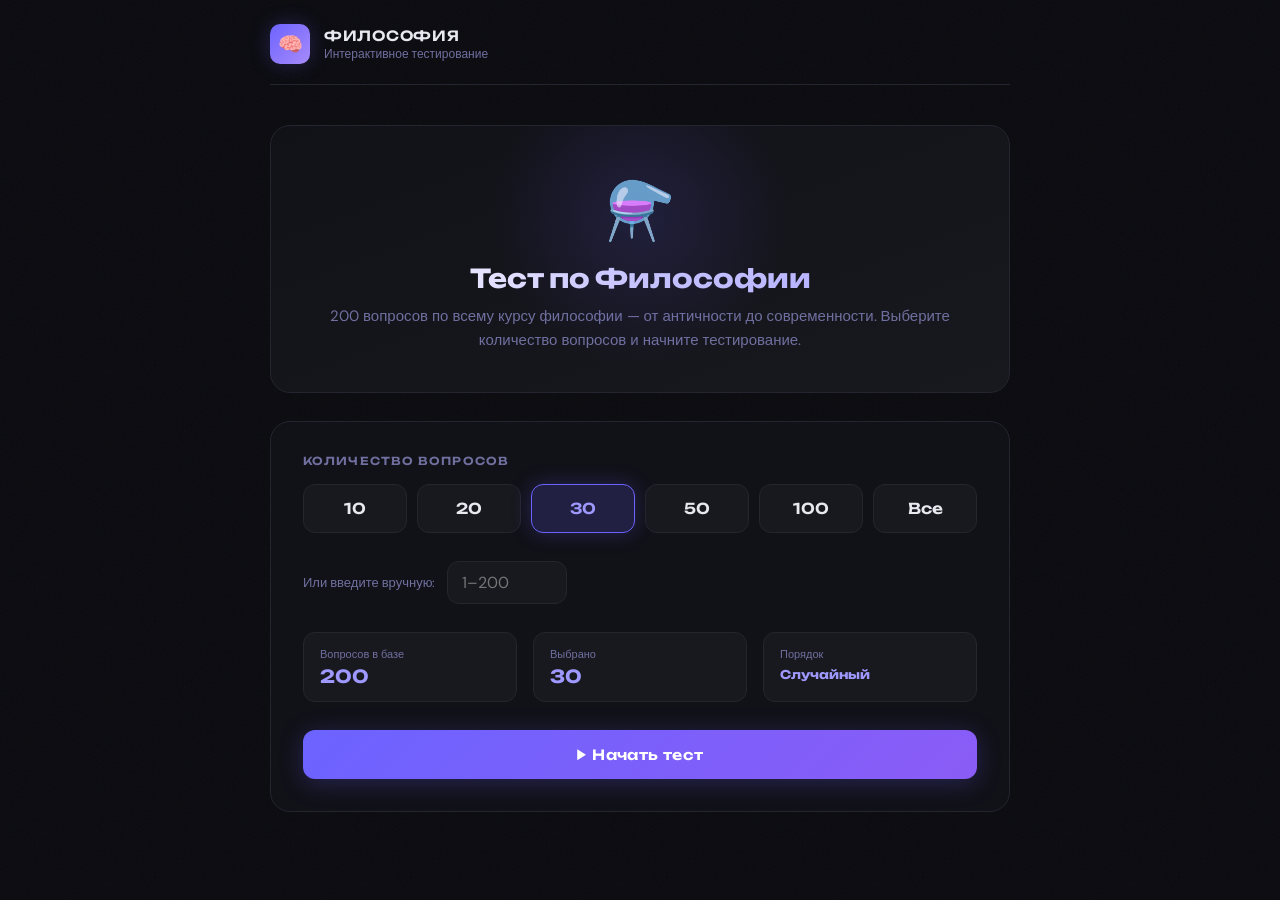
==== quiz2/index.html @ 242e0a11 "upd: added phil 2" ====
<!DOCTYPE html>
<html lang="ru">
<head>
<meta charset="UTF-8">
<meta name="viewport" content="width=device-width, initial-scale=1.0">
<title>Тест по Философии</title>
<link rel="preconnect" href="https://fonts.googleapis.com">
<link rel="preconnect" href="https://fonts.gstatic.com" crossorigin>
<link href="https://fonts.googleapis.com/css2?family=Unbounded:wght@300;400;600;700&family=DM+Sans:ital,wght@0,300;0,400;0,500;1,300&display=swap" rel="stylesheet">
<style>
  :root {
    --bg:        #0a0a0f;
    --bg2:       #111118;
    --bg3:       #18181f;
    --border:    #252530;
    --border2:   #303042;
    --text:      #e8e8f0;
    --muted:     #7070a0;
    --accent:    #6c63ff;
    --accent2:   #9f99ff;
    --correct:   #22c97c;
    --wrong:     #ff5767;
    --warn:      #ffb347;
    --glow:      rgba(108,99,255,0.25);
    --radius:    12px;
    --radius2:   20px;
  }
  *, *::before, *::after { box-sizing: border-box; margin: 0; padding: 0; }

  html { scroll-behavior: smooth; }

  body {
    font-family: 'DM Sans', sans-serif;
    background: var(--bg);
    color: var(--text);
    min-height: 100vh;
    overflow-x: hidden;
  }

  /* NOISE OVERLAY */
  body::before {
    content: '';
    position: fixed; inset: 0;
    background-image: url("data:image/svg+xml,%3Csvg viewBox='0 0 256 256' xmlns='http://www.w3.org/2000/svg'%3E%3Cfilter id='noise'%3E%3CfeTurbulence type='fractalNoise' baseFrequency='0.9' numOctaves='4' stitchTiles='stitch'/%3E%3C/filter%3E%3Crect width='100%25' height='100%25' filter='url(%23noise)' opacity='0.04'/%3E%3C/svg%3E");
    background-size: 256px;
    pointer-events: none;
    z-index: 0;
  }

  .container {
    position: relative;
    z-index: 1;
    max-width: 780px;
    margin: 0 auto;
    padding: 24px 20px 60px;
  }

  /* ─── HEADER ─── */
  .app-header {
    display: flex;
    align-items: center;
    gap: 14px;
    margin-bottom: 40px;
    padding-bottom: 20px;
    border-bottom: 1px solid var(--border);
  }
  .logo-icon {
    width: 40px; height: 40px;
    background: linear-gradient(135deg, var(--accent), #a78bfa);
    border-radius: 10px;
    display: flex; align-items: center; justify-content: center;
    font-size: 20px;
    flex-shrink: 0;
    box-shadow: 0 0 20px var(--glow);
  }
  .app-title {
    font-family: 'Unbounded', sans-serif;
    font-size: 14px;
    font-weight: 600;
    letter-spacing: 0.05em;
    color: var(--text);
  }
  .app-subtitle {
    font-size: 12px;
    color: var(--muted);
    margin-top: 2px;
  }

  /* ─── SCREENS ─── */
  .screen { display: none; animation: fadeUp 0.4s ease; }
  .screen.active { display: block; }

  @keyframes fadeUp {
    from { opacity: 0; transform: translateY(16px); }
    to   { opacity: 1; transform: translateY(0); }
  }

  /* ─── SETUP SCREEN ─── */
  .setup-hero {
    text-align: center;
    padding: 48px 24px 40px;
    background: linear-gradient(160deg, var(--bg2) 0%, var(--bg3) 100%);
    border: 1px solid var(--border);
    border-radius: var(--radius2);
    margin-bottom: 28px;
    position: relative;
    overflow: hidden;
  }
  .setup-hero::before {
    content: '';
    position: absolute;
    top: -60px; left: 50%; transform: translateX(-50%);
    width: 300px; height: 300px;
    background: radial-gradient(circle, rgba(108,99,255,0.15) 0%, transparent 70%);
    pointer-events: none;
  }
  .hero-emoji { font-size: 56px; margin-bottom: 16px; display: block; }
  .hero-title {
    font-family: 'Unbounded', sans-serif;
    font-size: 26px;
    font-weight: 700;
    line-height: 1.2;
    margin-bottom: 10px;
    background: linear-gradient(135deg, #fff, var(--accent2));
    -webkit-background-clip: text;
    -webkit-text-fill-color: transparent;
    background-clip: text;
  }
  .hero-desc { color: var(--muted); font-size: 15px; line-height: 1.6; }

  .setup-card {
    background: var(--bg2);
    border: 1px solid var(--border);
    border-radius: var(--radius2);
    padding: 32px;
  }
  .setup-label {
    font-family: 'Unbounded', sans-serif;
    font-size: 11px;
    font-weight: 600;
    letter-spacing: 0.1em;
    color: var(--muted);
    text-transform: uppercase;
    margin-bottom: 16px;
  }
  .count-options {
    display: grid;
    grid-template-columns: repeat(auto-fit, minmax(80px, 1fr));
    gap: 10px;
    margin-bottom: 28px;
  }
  .count-btn {
    padding: 14px 10px;
    background: var(--bg3);
    border: 1.5px solid var(--border);
    border-radius: var(--radius);
    color: var(--text);
    font-family: 'Unbounded', sans-serif;
    font-size: 15px;
    font-weight: 600;
    cursor: pointer;
    transition: all 0.2s;
    text-align: center;
  }
  .count-btn:hover { border-color: var(--accent2); background: rgba(108,99,255,0.08); }
  .count-btn.selected {
    border-color: var(--accent);
    background: rgba(108,99,255,0.18);
    color: var(--accent2);
    box-shadow: 0 0 20px var(--glow);
  }

  .custom-count-row {
    display: flex;
    align-items: center;
    gap: 12px;
    margin-bottom: 28px;
  }
  .custom-count-row label {
    font-size: 13px;
    color: var(--muted);
    flex-shrink: 0;
  }
  .custom-input {
    flex: 1;
    background: var(--bg3);
    border: 1.5px solid var(--border);
    border-radius: var(--radius);
    color: var(--text);
    font-family: 'DM Sans', sans-serif;
    font-size: 16px;
    padding: 10px 14px;
    outline: none;
    transition: border-color 0.2s;
    max-width: 120px;
  }
  .custom-input:focus { border-color: var(--accent2); }

  .info-row {
    display: flex;
    gap: 16px;
    margin-bottom: 28px;
  }
  .info-pill {
    flex: 1;
    background: var(--bg3);
    border: 1px solid var(--border);
    border-radius: var(--radius);
    padding: 14px 16px;
    display: flex;
    flex-direction: column;
    gap: 4px;
  }
  .info-pill-label { font-size: 11px; color: var(--muted); }
  .info-pill-val {
    font-family: 'Unbounded', sans-serif;
    font-size: 18px;
    font-weight: 700;
    color: var(--accent2);
  }

  /* ─── BUTTONS ─── */
  .btn {
    display: inline-flex;
    align-items: center;
    justify-content: center;
    gap: 8px;
    padding: 14px 28px;
    border-radius: var(--radius);
    font-family: 'Unbounded', sans-serif;
    font-size: 13px;
    font-weight: 600;
    letter-spacing: 0.03em;
    cursor: pointer;
    border: none;
    transition: all 0.2s;
    white-space: nowrap;
  }
  .btn-primary {
    background: linear-gradient(135deg, var(--accent), #8b5cf6);
    color: #fff;
    width: 100%;
    padding: 16px;
    font-size: 14px;
    box-shadow: 0 4px 24px var(--glow);
  }
  .btn-primary:hover { opacity: 0.9; transform: translateY(-1px); box-shadow: 0 8px 32px var(--glow); }
  .btn-primary:active { transform: translateY(0); }
  .btn-secondary {
    background: var(--bg3);
    color: var(--text);
    border: 1.5px solid var(--border);
  }
  .btn-secondary:hover { border-color: var(--border2); background: var(--border); }
  .btn-danger {
    background: rgba(255,87,103,0.12);
    color: var(--wrong);
    border: 1.5px solid rgba(255,87,103,0.25);
  }
  .btn-danger:hover { background: rgba(255,87,103,0.2); }

  /* ─── QUIZ SCREEN ─── */
  .quiz-topbar {
    display: flex;
    align-items: center;
    justify-content: space-between;
    gap: 16px;
    margin-bottom: 20px;
  }
  .progress-wrap { flex: 1; }
  .progress-label {
    font-family: 'Unbounded', sans-serif;
    font-size: 11px;
    color: var(--muted);
    margin-bottom: 6px;
    display: flex;
    justify-content: space-between;
  }
  .progress-bar {
    height: 4px;
    background: var(--border);
    border-radius: 99px;
    overflow: hidden;
  }
  .progress-fill {
    height: 100%;
    background: linear-gradient(90deg, var(--accent), var(--accent2));
    border-radius: 99px;
    transition: width 0.4s ease;
  }

  .timer-wrap {
    display: flex;
    align-items: center;
    gap: 8px;
    background: var(--bg2);
    border: 1px solid var(--border);
    border-radius: var(--radius);
    padding: 8px 14px;
    flex-shrink: 0;
  }
  .timer-icon { font-size: 14px; }
  .timer-display {
    font-family: 'Unbounded', sans-serif;
    font-size: 14px;
    font-weight: 600;
    color: var(--accent2);
    min-width: 52px;
  }

  .question-card {
    background: var(--bg2);
    border: 1px solid var(--border);
    border-radius: var(--radius2);
    padding: 32px;
    margin-bottom: 20px;
    animation: fadeUp 0.3s ease;
  }
  .q-num {
    font-family: 'Unbounded', sans-serif;
    font-size: 11px;
    font-weight: 600;
    letter-spacing: 0.1em;
    color: var(--accent);
    text-transform: uppercase;
    margin-bottom: 14px;
  }
  .q-text {
    font-size: 17px;
    font-weight: 500;
    line-height: 1.6;
    color: var(--text);
  }

  .options-list {
    display: flex;
    flex-direction: column;
    gap: 10px;
    margin-bottom: 24px;
  }
  .option-btn {
    display: flex;
    align-items: flex-start;
    gap: 14px;
    padding: 16px 20px;
    background: var(--bg2);
    border: 1.5px solid var(--border);
    border-radius: var(--radius);
    color: var(--text);
    font-family: 'DM Sans', sans-serif;
    font-size: 15px;
    line-height: 1.5;
    cursor: pointer;
    text-align: left;
    transition: all 0.2s;
    width: 100%;
  }
  .option-btn:hover:not(.disabled) {
    border-color: var(--accent2);
    background: rgba(108,99,255,0.08);
  }
  .option-btn.disabled { cursor: default; }

  .opt-letter {
    font-family: 'Unbounded', sans-serif;
    font-size: 12px;
    font-weight: 700;
    color: var(--muted);
    flex-shrink: 0;
    margin-top: 1px;
    min-width: 20px;
  }
  .option-btn.correct {
    border-color: var(--correct);
    background: rgba(34,201,124,0.1);
  }
  .option-btn.correct .opt-letter { color: var(--correct); }
  .option-btn.wrong {
    border-color: var(--wrong);
    background: rgba(255,87,103,0.1);
  }
  .option-btn.wrong .opt-letter { color: var(--wrong); }
  .option-btn.reveal-correct {
    border-color: rgba(34,201,124,0.4);
    background: rgba(34,201,124,0.05);
  }
  .option-btn.reveal-correct .opt-letter { color: rgba(34,201,124,0.7); }

  .feedback-badge {
    display: inline-flex;
    align-items: center;
    gap: 6px;
    padding: 6px 12px;
    border-radius: 99px;
    font-family: 'Unbounded', sans-serif;
    font-size: 11px;
    font-weight: 600;
    letter-spacing: 0.05em;
    margin-bottom: 20px;
    animation: pop 0.25s ease;
  }
  .feedback-badge.correct-fb { background: rgba(34,201,124,0.15); color: var(--correct); border: 1px solid rgba(34,201,124,0.3); }
  .feedback-badge.wrong-fb { background: rgba(255,87,103,0.15); color: var(--wrong); border: 1px solid rgba(255,87,103,0.3); }

  @keyframes pop {
    0% { transform: scale(0.8); opacity: 0; }
    60% { transform: scale(1.05); }
    100% { transform: scale(1); opacity: 1; }
  }

  .nav-row {
    display: flex;
    gap: 10px;
    align-items: center;
    justify-content: space-between;
  }
  .nav-left { display: flex; gap: 10px; }
  .nav-right { display: flex; gap: 10px; }

  .score-mini {
    display: flex;
    align-items: center;
    gap: 6px;
    font-family: 'Unbounded', sans-serif;
    font-size: 12px;
    color: var(--muted);
  }
  .score-mini .s-correct { color: var(--correct); font-weight: 700; }
  .score-mini .s-wrong { color: var(--wrong); font-weight: 700; }

  /* ─── RESULTS SCREEN ─── */
  .results-header {
    text-align: center;
    padding: 48px 24px 36px;
    background: var(--bg2);
    border: 1px solid var(--border);
    border-radius: var(--radius2);
    margin-bottom: 24px;
    position: relative;
    overflow: hidden;
  }
  .results-header::before {
    content: '';
    position: absolute;
    bottom: -80px; left: 50%; transform: translateX(-50%);
    width: 400px; height: 400px;
    background: radial-gradient(circle, rgba(108,99,255,0.12) 0%, transparent 70%);
    pointer-events: none;
  }
  .result-grade-circle {
    width: 100px; height: 100px;
    border-radius: 50%;
    border: 3px solid var(--accent);
    display: flex; align-items: center; justify-content: center;
    flex-direction: column;
    margin: 0 auto 20px;
    box-shadow: 0 0 40px var(--glow);
    position: relative;
  }
  .result-grade-pct {
    font-family: 'Unbounded', sans-serif;
    font-size: 26px;
    font-weight: 700;
    color: var(--text);
    line-height: 1;
  }
  .result-grade-label { font-size: 10px; color: var(--muted); }
  .result-title {
    font-family: 'Unbounded', sans-serif;
    font-size: 22px;
    font-weight: 700;
    margin-bottom: 8px;
  }
  .result-title.excellent { color: var(--correct); }
  .result-title.good { color: var(--accent2); }
  .result-title.fair { color: var(--warn); }
  .result-title.poor { color: var(--wrong); }

  .stats-grid {
    display: grid;
    grid-template-columns: repeat(3, 1fr);
    gap: 12px;
    margin-bottom: 24px;
  }
  .stat-card {
    background: var(--bg2);
    border: 1px solid var(--border);
    border-radius: var(--radius);
    padding: 20px 16px;
    text-align: center;
  }
  .stat-val {
    font-family: 'Unbounded', sans-serif;
    font-size: 28px;
    font-weight: 700;
    line-height: 1;
    margin-bottom: 4px;
  }
  .stat-val.green { color: var(--correct); }
  .stat-val.red { color: var(--wrong); }
  .stat-val.purple { color: var(--accent2); }
  .stat-name { font-size: 12px; color: var(--muted); }

  .results-actions {
    display: flex;
    gap: 10px;
    margin-bottom: 28px;
  }
  .results-actions .btn { flex: 1; }

  /* ─── REVIEW SECTION ─── */
  .review-toggle {
    display: flex;
    align-items: center;
    justify-content: space-between;
    background: var(--bg2);
    border: 1px solid var(--border);
    border-radius: var(--radius);
    padding: 14px 18px;
    cursor: pointer;
    transition: border-color 0.2s;
    margin-bottom: 12px;
    width: 100%;
    color: var(--text);
    font-family: 'DM Sans', sans-serif;
    font-size: 14px;
    font-weight: 500;
  }
  .review-toggle:hover { border-color: var(--border2); }
  .review-toggle-label {
    display: flex;
    align-items: center;
    gap: 8px;
  }
  .review-arrow { transition: transform 0.25s; color: var(--muted); font-size: 18px; }
  .review-arrow.open { transform: rotate(180deg); }

  .review-list { display: none; }
  .review-list.open { display: flex; flex-direction: column; gap: 10px; }

  .review-item {
    background: var(--bg2);
    border: 1px solid var(--border);
    border-radius: var(--radius);
    padding: 18px 20px;
    border-left: 3px solid transparent;
  }
  .review-item.correct-item { border-left-color: var(--correct); }
  .review-item.wrong-item { border-left-color: var(--wrong); }

  .review-q-num {
    font-family: 'Unbounded', sans-serif;
    font-size: 10px;
    color: var(--muted);
    letter-spacing: 0.1em;
    text-transform: uppercase;
    margin-bottom: 6px;
  }
  .review-q-text { font-size: 14px; color: var(--text); margin-bottom: 10px; line-height: 1.5; }
  .review-answers { display: flex; flex-direction: column; gap: 4px; }
  .review-ans { font-size: 13px; line-height: 1.4; }
  .review-ans.your-wrong { color: var(--wrong); }
  .review-ans.your-correct { color: var(--correct); }
  .review-ans.correct-ans { color: var(--correct); opacity: 0.8; }

  /* ─── MISC ─── */
  .divider { height: 1px; background: var(--border); margin: 20px 0; }

  @media (max-width: 560px) {
    .stats-grid { grid-template-columns: repeat(3, 1fr); }
    .question-card { padding: 20px; }
    .setup-card { padding: 20px; }
    .hero-title { font-size: 20px; }
    .nav-row { flex-wrap: wrap; }
    .results-actions { flex-direction: column; }
    .count-options { grid-template-columns: repeat(3, 1fr); }
  }
</style>
</head>
<body>

<div class="container">
  <header class="app-header">
    <div class="logo-icon">🧠</div>
    <div>
      <div class="app-title">ФИЛОСОФИЯ</div>
      <div class="app-subtitle">Интерактивное тестирование</div>
    </div>
  </header>

  <!-- ─── SETUP SCREEN ─── -->
  <div id="screen-setup" class="screen active">
    <div class="setup-hero">
      <span class="hero-emoji">⚗️</span>
      <div class="hero-title">Тест по Философии</div>
      <p class="hero-desc">200 вопросов по всему курсу философии — от античности до современности. Выберите количество вопросов и начните тестирование.</p>
    </div>
    <div class="setup-card">
      <div class="setup-label">Количество вопросов</div>
      <div class="count-options" id="countOptions">
        <button class="count-btn" data-val="10">10</button>
        <button class="count-btn" data-val="20">20</button>
        <button class="count-btn selected" data-val="30">30</button>
        <button class="count-btn" data-val="50">50</button>
        <button class="count-btn" data-val="100">100</button>
        <button class="count-btn" data-val="200">Все</button>
      </div>
      <div class="custom-count-row">
        <label>Или введите вручную:</label>
        <input type="number" class="custom-input" id="customCount" placeholder="1–200" min="1" max="200">
      </div>
      <div class="info-row">
        <div class="info-pill">
          <span class="info-pill-label">Вопросов в базе</span>
          <span class="info-pill-val">200</span>
        </div>
        <div class="info-pill">
          <span class="info-pill-label">Выбрано</span>
          <span class="info-pill-val" id="selectedCount">30</span>
        </div>
        <div class="info-pill">
          <span class="info-pill-label">Порядок</span>
          <span class="info-pill-val" style="font-size:12px;margin-top:2px;">Случайный</span>
        </div>
      </div>
      <button class="btn btn-primary" onclick="startQuiz()">▶ Начать тест</button>
    </div>
  </div>

  <!-- ─── QUIZ SCREEN ─── -->
  <div id="screen-quiz" class="screen">
    <div class="quiz-topbar">
      <div class="progress-wrap">
        <div class="progress-label">
          <span id="progressText">Вопрос 1 из 30</span>
          <span id="progressPct">0%</span>
        </div>
        <div class="progress-bar">
          <div class="progress-fill" id="progressFill" style="width:0%"></div>
        </div>
      </div>
      <div class="timer-wrap">
        <span class="timer-icon">⏱</span>
        <span class="timer-display" id="timerDisplay">00:00</span>
      </div>
    </div>

    <div class="question-card" id="questionCard">
      <div class="q-num" id="qNum">Вопрос 1</div>
      <div class="q-text" id="qText"></div>
    </div>

    <div id="feedbackArea"></div>

    <div class="options-list" id="optionsList"></div>

    <div class="nav-row">
      <div class="nav-left">
        <button class="btn btn-secondary" id="btnPrev" onclick="goQuestion(-1)">← Назад</button>
        <button class="btn btn-secondary" id="btnNext" onclick="goQuestion(1)">Вперёд →</button>
      </div>
      <div style="display:flex;align-items:center;gap:12px;">
        <div class="score-mini">
          ✅ <span class="s-correct" id="scoreCorrect">0</span>
          &nbsp; ❌ <span class="s-wrong" id="scoreWrong">0</span>
        </div>
        <button class="btn btn-danger" onclick="finishEarly()">Завершить</button>
      </div>
    </div>
  </div>

  <!-- ─── RESULTS SCREEN ─── -->
  <div id="screen-results" class="screen">
    <div class="results-header">
      <div class="result-grade-circle" id="gradeCircle">
        <span class="result-grade-pct" id="gradePct">0%</span>
        <span class="result-grade-label">оценка</span>
      </div>
      <div class="result-title" id="resultTitle">Результат</div>
      <div style="color:var(--muted);font-size:14px;margin-top:6px;" id="resultSub"></div>
    </div>

    <div class="stats-grid">
      <div class="stat-card">
        <div class="stat-val green" id="statCorrect">0</div>
        <div class="stat-name">Правильно</div>
      </div>
      <div class="stat-card">
        <div class="stat-val red" id="statWrong">0</div>
        <div class="stat-name">Ошибки</div>
      </div>
      <div class="stat-card">
        <div class="stat-val purple" id="statTime">0:00</div>
        <div class="stat-name">Время</div>
      </div>
    </div>

    <div class="results-actions">
      <button class="btn btn-secondary" onclick="goSetup()">⚙ Новая сессия</button>
      <button class="btn btn-primary" onclick="restartSame()">↺ Повторить</button>
    </div>

    <div class="divider"></div>

    <button class="review-toggle" onclick="toggleReview()">
      <div class="review-toggle-label">📋 Разбор ошибок</div>
      <span class="review-arrow" id="reviewArrow">▼</span>
    </button>
    <div class="review-list" id="reviewList"></div>
  </div>
</div>

<script>
// ═══════════════════════════════════════════════════════════
// DATA — 200 вопросов
// Формат: { q: "Вопрос", opts: ["A","B","C","D"], correct: 0 }
// correct — индекс правильного ответа (0=A, 1=B, 2=C, 3=D)
// ═══════════════════════════════════════════════════════════

const ALL_QUESTIONS = [
{q:"Предмет философии",opts:["всеобщие связи в системе «человек — мир»","истина и заблуждение","законы природы","добро и зло"],correct:0},
{q:"Философские вопросы выражаются в форме:",opts:["научно-теоретической","религиозной","мифологической","иррациональной"],correct:0},
{q:"Назовите мыслителя, впервые использовавшего слово «философия»:",opts:["Пифагор","Демокрит","Аристотель","Сократ"],correct:0},
{q:"Что такое мудрость?",opts:["знания, жизненный опыт","многознание","совокупность знаний","разумность, практичность"],correct:0},
{q:"Что обозначает термин «философия»?",opts:["любовь к мудрости","любовь к знанию","любовь к жизни","справедливость и счастье"],correct:0},
{q:"Первооснова мира, по Платону:",opts:["идеи или эйдос","атом","апейрон","огонь"],correct:0},
{q:"Какие принципы существования вещи выделил Аристотель?",opts:["форма, материя, причина, цель","пассивная материя","активная форма","божественный нус"],correct:0},
{q:"В современной философии внимание сконцентрировано в основном на проблематике:",opts:["антропологической","онтологической","гносеологической","космологической"],correct:0},
{q:"Исторические типы мировоззрения:",opts:["мифологическое, религиозное, философское","религиозное, научное, обыденное","обыденное, мифологическое","религиозное, обыденное, сциентистское"],correct:0},
{q:"В каком веке возникла философия в Древней Греции?",opts:["VI в. до н.э.","IV–V в. до н.э.","IV–III в. до н.э.","V в. до н.э."],correct:0},
{q:"Назовите учёного, который внёс в астрономическую науку доказательный метод, дал классификацию движения светил:",opts:["аль-Фергани","Беруни","аль-Хорезми","О. Хайям"],correct:0},
{q:"Кого из мыслителей Центральной Азии называют «Аристотелем Востока»?",opts:["аль-Фараби","Юсуф Хас Хаджиб","Ибн Сино","аль-Газали"],correct:0},
{q:"Кто обосновал идею нравственного прогресса?",opts:["Гегель","Фараби","И. Кант","Аль-Кинди"],correct:0},
{q:"Кто стоял у истоков восточного аристотелизма?",opts:["аль-Кинди","Ар-Рази","Аль-Фараби","Мервази"],correct:0},
{q:"Кому принадлежит лозунг «Сердце с богом, руки в труде»?",opts:["Бахауддин Накшбанди","Бируни","Аль-Фараби","Аль-Хорезми"],correct:0},
{q:"Кто из мыслителей Средней Азии развил учение о том, что единое бытие состоит из шести ступеней?",opts:["Фараби","Аль-Хорезми","Аль-Кинди","Ар-Рази"],correct:0},
{q:"Основатели философии в Центральной Азии:",opts:["Аль-Хорезми, Фараби, Ибн Сино, Беруни, Умар Хайям, Улугбек","Зебунисо, Увайси, Нодира","Улугбек, Нодира, Увайси","Бабур, Машраб, Гульхани"],correct:0},
{q:"В какой книге изложены ранние философские представления нашего региона?",opts:["В «Авесте»","В «Ведах»","В легендах о Гильгамеше","В «Рамаяне»"],correct:0},
{q:"Кто является автором «Калилы и Димны»?",opts:["автор не установлен","Юсуф Хос Ходжиб","Алишер Навои","Гулхани"],correct:0},
{q:"Где возникла профилософия?",opts:["в Вавилоне","в Греции","в Туране","в Китае"],correct:0},
{q:"Центральная проблема схоластики — учение о:",opts:["универсалиях","развитии","материи","идеях"],correct:0},
{q:"Реализм утверждает:",opts:["общее существует реально","является конструктом человеческого ума","реально существуют отдельные вещи","объективный мир"],correct:0},
{q:"Номинализм утверждает:",opts:["универсалии являются именами вещей, существуют в разуме","универсалии обладают самостоятельным существованием в качестве вещи","первичность материи или духа","первичность и материи и духа"],correct:0},
{q:"Назовите представителя эмпиризма Нового времени:",opts:["Ф. Бэкон","Д. Юм","Б. Спиноза","Г. Лейбниц"],correct:0},
{q:"Кто из философов был последователем рационализма Нового времени?",opts:["Р. Декарт","Дж. Локк","Дж. Беркли","Т. Гоббс"],correct:0},
{q:"Назовите философа, различавшего «вещи-в-себе» и «вещи-для-нас»:",opts:["И. Кант","Ф. Шеллинг","Л. Фейербах","И. Фихте"],correct:0},
{q:"Философская концепция панлогизма была создана:",opts:["Г. Гегелем","И. Фихте","И. Кантом","Шеллингом"],correct:0},
{q:"Кто является основоположником позитивизма?",opts:["О. Конт","Б. Рассел","К. Поппер","К. Ясперс"],correct:0},
{q:"Философское направление ХХ века, признающее индивидуальное бытие источником любых знаний и ценностей:",opts:["экзистенциализм","философия жизни","философская антропология","герменевтика"],correct:0},
{q:"Раздел философии, изучающий проблемы бытия, материи, движения:",opts:["онтология","гносеология","аксиология","праксиология"],correct:0},
{q:"Философская категория, обозначающая объективную реальность, которая даётся человеку в его ощущениях:",opts:["материя","субстанция","вещество","объективная действительность"],correct:0},
{q:"Некая первичная основа вещей, которая является их последней сущностью:",opts:["субстанция","материя","монада","апейрон"],correct:0},
{q:"Любое возможное изменение — это:",opts:["движение","рост","развитие","модификация"],correct:0},
{q:"Порядок взаиморасположения тел — это:",opts:["пространство","территория","расстояние","место"],correct:0},
{q:"Порядок сменяющих друг друга событий — это:",opts:["время","продолжительность","период","часы"],correct:0},
{q:"Назовите формы бытия:",opts:["бытие природы, бытие человека, бытие социальное, бытие духовное","индивидуальное бытие, надиндивидуальное бытие","мир вещей, виртуальное бытие","бытие информационное, актуальное бытие"],correct:0},
{q:"Учение, объясняющее мир через одну субстанцию:",opts:["монизм","материализм","дуализм","плюрализм"],correct:0},
{q:"Учение, исходящее из наличия в мире двух субстанций:",opts:["дуализм","материализм","монизм","плюрализм"],correct:0},
{q:"Назовите атрибуты материи:",opts:["вещь, свойство, отношение","предметность, неисчерпаемость","объективность, познаваемость","информативность, активность"],correct:0},
{q:"Специфическое человеческое отражение и духовное освоение действительности:",opts:["сознание","психика","душа","раздражимость"],correct:0},
{q:"Адекватное отражение объекта познающим субъектом:",opts:["истина","теория","знание","суждение"],correct:0},
{q:"Проверенный практикой и подтверждённый логикой результат процесса познания:",opts:["знание","истина","теория","гипотеза"],correct:0},
{q:"Практика — это:",opts:["предметно-чувственная деятельность","производство","труд","творчество"],correct:0},
{q:"Совокупность мыслительных и практических правил, позволяющих достичь желаемого результата:",opts:["метод","приём","методика","способ"],correct:0},
{q:"Учение о методах познания и преобразования действительности:",opts:["методология","органон","средство","эвристика"],correct:0},
{q:"Способность человека одновременно отображать явления и события о самом процессе сознания на всех его уровнях:",opts:["самосознание","самочувствие","духовность","сознательность"],correct:0},
{q:"Гносеология — это:",opts:["теория познания","учение о действительности","учение об истине","учение о знаниях"],correct:0},
{q:"Эпистемология — это:",opts:["научное познание","религиозное познание","художественное познание","ненаучное знание"],correct:0},
{q:"Полное исчерпывающее знание об объективной действительности:",opts:["абсолютная истина","аксиома","догма","объективная истина"],correct:0},
{q:"Наука о всеобщих законах развития природы, общества и мышления — это:",opts:["диалектика","кибернетика","метафизика","синергетика"],correct:0},
{q:"Объективная, существенная, необходимая, устойчивая, всеобщая связь материальных и духовных явлений — это:",opts:["закон","структура","закономерности","система"],correct:0},
{q:"Направленные, необратимые, качественные изменения — это:",opts:["развитие","модификация","трансформация","движение"],correct:0},
{q:"Категория, выражающая свойственную вещам специфическую определённость, отличающая вещи друг от друга — это:",opts:["качество","свойство","признак","количество"],correct:0},
{q:"Объективная определённость качественно однородных явлений, характеризующая их величину, продолжительность существования — это:",opts:["количество","пространство","качество","непрерывность"],correct:0},
{q:"Категория философии, определяющая границы, в которых количественные изменения не приводят к изменению качества:",opts:["мера","единство","гармония","синтез"],correct:0},
{q:"Прерывность в развитии — это:",opts:["скачок","разрушение","взрыв","революция"],correct:0},
{q:"Переход от старого качества к новому, при котором определённые стороны старого качества переходят в изменённом виде в новое качество:",opts:["отрицание","преемственность","традиция","разрушение"],correct:0},
{q:"С точки зрения какого философского метода движение понимается как пространственное перемещение объекта, и при этом объект качественно не изменяется?",opts:["метафизика","синергетика","догматизм","эклектика"],correct:0},
{q:"Предельно общее универсальное понятие, в котором представлены всеобщие связи и отношения реальности — это:",opts:["категория","субстрат","монада","атом"],correct:0},
{q:"Комплекс острейших социоприродных противоречий, затрагивающих мир в целом — это проблемы:",opts:["глобальные","планетарные","мировые","региональные"],correct:0},
{q:"Круг острых вопросов, возникающих в рамках отдельных континентов, крупных социально-экономических регионов мира:",opts:["континентальные","региональные","локальные","мировые"],correct:0},
{q:"Каковы критерии глобальных проблем?",opts:["все ответы верны","нерешённость проблем создаёт угрозу для человечества","решение проблем требует сотрудничества в мировом масштабе","затрагивают интересы всего человечества"],correct:0},
{q:"Что такое Римский клуб?",opts:["объединение учёных для рассмотрения глобальных проблем","объединение футбольных болельщиков города Рима","объединение римских политологов, борющихся с коррупцией","объединение народов Центральной Италии"],correct:0},
{q:"Чем вызван кризис современной цивилизации?",opts:["отсутствием разумной стратегии развития общества","развитием науки","дефектами социальной системы","научно-техническим прогрессом"],correct:0},
{q:"Проблемы, связанные с ростом народонаселения, впервые поставил:",opts:["Т. Мальтус","Ф. Гальтон","Ж. П. Сартр","Г. Маркузе"],correct:0},
{q:"Кто из футурологов считал, что информационное общество будет основано на всеобщих информационных связях, высокоэффективных экономических технологиях?",opts:["О. Тоффлер","Е. Масуда","Дж. Белл","Дж. Гэлбрейт"],correct:0},
{q:"Система ценностных ориентаций, в основе которой лежит сострадание и любовь к ближнему:",opts:["альтруизм","гедонизм","утилитаризм","эвдемонизм"],correct:0},
{q:"Как называется раздел философии, изучающий проблему происхождения человека?",opts:["антропология","онтология","антология","аксиология"],correct:0},
{q:"Неповторимые черты индивида:",opts:["индивидуальность","субъект","человек","личность"],correct:0},
{q:"Наивысшая степень духовного развития человека, представляющая собой устойчивую совокупность социально значимых качеств:",opts:["личность","человек","индивид","мыслитель"],correct:0},
{q:"Сфера взаимодействия природы и общества, в границах которой разумная человеческая деятельность становится главным фактором развития:",opts:["ноосфера","биосфера","литосфера","атмосфера"],correct:0},
{q:"Задача человека: всесторонне развивать все свои способности, сделать свой личный вклад в историю, в прогресс человечества:",opts:["смысл жизни","идеал","цель","эвдемонизм"],correct:0},
{q:"Процесс усвоения индивидом определённой системы знаний, норм и ценностей — это:",opts:["социализация","политизация","интеллектуализация","информатизация"],correct:0},
{q:"Формирование родовых свойств и качеств человечества — это:",opts:["филогенез","этногенез","биогенез","антропогенез"],correct:0},
{q:"Понятие, отображающее общие черты, присущие всему человеческому роду:",opts:["человек","индивид","индивидуальность","личность"],correct:0},
{q:"Что не входит в структуру личности?",opts:["агрессивная составляющая","духовная составляющая","физическая составляющая","социальная составляющая"],correct:0},
{q:"Наследственная основа организма — это:",opts:["генотип","онтогенез","фенотип","генетический потенциал"],correct:0},
{q:"Как называется наука, вырабатывающая практические рекомендации для решения глобальных проблем?",opts:["глобалистика","футурология","статистика","эврилогия"],correct:0},
{q:"Что является особенностью современного этапа исторического развития?",opts:["усиление процессов глобализации во всех общественных сферах","технологизация во всех сферах общества","локализация во всех сферах","дезинтеграция во всех сферах"],correct:0},
{q:"Наука, предлагающая прогнозы будущего:",opts:["футурология","эвристика","прогностика","глобалистика"],correct:0},
{q:"Особое предвидение, отличающееся высокой степенью научной обоснованности, объективности в исследовании общественных процессов:",opts:["прогнозирование","интуиция","предвосхищение","предсказание"],correct:0},
{q:"Методы прогнозирования:",opts:["экстраполяция, сценарий будущего","аксиоматический, системный","исторический, логический","описание, измерение"],correct:0},
{q:"Высшая форма познания, логическое отражение действительности в понятиях, суждениях, умозаключениях есть:",opts:["мышление","рассудок","методология","логика"],correct:0},
{q:"Рассуждение, построенное на подмене понятий, ложных доводах и посылках, называется:",opts:["софизм","силлогизм","сорит","умозаключение"],correct:0},
{q:"Логика как наука:",opts:["изучает законы и формы мышления","исследует способы абстрактного мышления","имеет задачей приведение в порядок мышления","вырабатывает логические категории"],correct:0},
{q:"Силлогизм — это:",opts:["форма умозаключения","логическая операция","логический приём","логическая форма"],correct:0},
{q:"Какой логический закон выражает формула «A v не-А»?",opts:["закон исключённого третьего","закон противоречия","закон тождества","закон достаточного основания"],correct:0},
{q:"Законы формальной логики — это:",opts:["законы правильного, непротиворечивого мышления","нормы правильного построения мыслей","принятые и утверждённые рамки дозволенного в мышлении","врождённые формы мышления"],correct:0},
{q:"Перечислите законы формальной логики:",opts:["закон тождества, закон непротиворечия, закон исключённого третьего, закон достаточного основания","закон отрицания отрицания, закон взаимоперехода количественных и качественных изменений","закон тождества, закон единства и борьбы противоположностей","закон исключённого третьего, закон отрицания отрицания, закон непротиворечия"],correct:0},
{q:"Какая из формул правильно выражает структуру данного суждения?",opts:["Некоторые S есть P","Это S есть P","Это S не есть P","Некоторые S не есть P"],correct:0},
{q:"Какой формально-логический закон выражен формулой: А = А?",opts:["закон тождества","закон достаточного основания","закон непротиворечия","закон исключённого третьего"],correct:0},
{q:"Какой логический закон выражает формула «A не есть не-А»?",opts:["закон противоречия","закон исключённого третьего","закон тождества","закон достаточного основания"],correct:0},
{q:"Какая из формул правильно выражает структуру суждения «Студент Петров не сдал экзамен по философии»?",opts:["Это S не есть P","Это S есть P","Все S есть P","Некоторые S не есть P"],correct:0},
{q:"Какая из формул правильно выражает структуру суждения «Никто из студентов нашей группы не имеет академической задолженности»?",opts:["Ни один S не есть P","Это S не есть P","Все S есть P","Некоторые S не есть P"],correct:0},
{q:"Процесс мысленного выделения некоторого признака явления и отвлечения его от других есть:",opts:["абстрагирование","синтез","обобщение","сравнение"],correct:0},
{q:"Что такое объём понятия?",opts:["это то множество явлений, к которому относится данное понятие","это совокупность признаков, отражающих общие свойства некоторого класса явлений","это фиксация общих признаков некоторого класса явлений","это установление сходства и различия между явлениями"],correct:0},
{q:"Логический союз «тогда и только тогда, когда» применяется для образования:",opts:["суждений эквивалентности","импликативных суждений","дизъюнктивных суждений","конъюнктивных суждений"],correct:0},
{q:"Определите вид суждения «Все адвокаты — юристы»:",opts:["простое общее утвердительное","простое частное утвердительное","простое единичное утвердительное","простое общее отрицательное"],correct:0},
{q:"Определите вид суждения «Некоторые студенты занимаются спортом»:",opts:["простое частное утвердительное","простое общее отрицательное","простое единичное утвердительное","простое общее утвердительное"],correct:0},
{q:"Определите вид суждения «Ни один человек не должен нарушать законы»:",opts:["простое общее отрицательное","простое частное отрицательное","простое единичное отрицательное","сложное общее отрицательное"],correct:0},
{q:"Определите вид суждения «Некоторые музыканты — не пианисты»:",opts:["простое частное отрицательное","простое общее отрицательное","простое единичное отрицательное","простое частное утвердительное"],correct:0},
{q:"Какой вариант содержит собирательные понятия?",opts:["хор, стая, коллектив, роща, мебель","семья, лошадь, программа, тетрадь","звезда, самолёт, бессонница, патриотизм","лес, книга, дерево, кино"],correct:0},
{q:"Какие виды доказательства вы знаете?",opts:["прямое, косвенное","апагогическое, разделительное","индуктивное, дедуктивное","простое, сложное"],correct:0},
{q:"Что такое тезис доказательства?",opts:["это положение, истинность или ложность которого надо доказать","это явление или событие, имевшее место в действительности","это положение, не требующее доказательства","это способ демонстрации"],correct:0},
{q:"Какие признаки имеет правильное мышление?",opts:["определённость, непротиворечивость, последовательность, обоснованность","ясность, правильность, истинность","абстрактность, устойчивость, убедительность","элементарность, красноречивость, надёжность"],correct:0},
{q:"Определите вариант, содержащий условное суждение:",opts:["если человек совершил преступление, то он должен быть наказан","каждый человек имеет право на труд","некоторые студенты занимаются спортом","Ташкент — столица Узбекистана"],correct:0},
{q:"Суждения, которые приводятся для опровержения или подтверждения:",opts:["аргументами","тезисами","аксиомами","демонстрацией"],correct:0},
{q:"Какой вариант состоит из отрицательных понятий?",opts:["беспорядок, беззаконие, неграмотность","учитель, несправедливость, хор","невежество, свобода, дерево","нерушимость, бесконечность, равенство"],correct:0},
{q:"Какой вариант содержит собирательные понятия?",opts:["хор, коллектив, группа, стая, мебель","роща, дуэт, диван, карандаш","семья, программа, тетрадь, лошадь","союз, гимн, новость, дом"],correct:0},
{q:"Что такое мораль?",opts:["это совокупность норм и правил поведения людей, одна из форм общественного сознания","это разнообразные настроения людей","это посланная Богом способность людей отличать хорошее от плохого","это критерий добра и зла"],correct:0},
{q:"Укажите структурные элементы морали:",opts:["моральное сознание, моральное отношение, моральное поведение","моральная оценка, моральный идеал, моральный выбор","моральные принципы и нормы","моральные переживания, моральные ценности"],correct:0},
{q:"Кто из античных мыслителей заложил основы этики?",opts:["Сократ, Аристотель, Демокрит, Эпикур","Фалес, Гераклит, Парменид, Протагор","Платон, Зенон, Анаксимен","Ксенофонт, Эмпедокл, Диоген"],correct:0},
{q:"Эвдемонизм — это этическая система, в основе которой лежит стремление к:",opts:["счастью","совершенству","богатству","наслаждению"],correct:0},
{q:"Система взглядов и поступков, в основе которой лежит стремление к пользе, называется:",opts:["утилитаризм","альтруизм","перфекционизм","гедонизм"],correct:0},
{q:"Кто считал идею гуманизма одним из самых больших заблуждений человечества, формой идолопоклонства?",opts:["Н. Бердяев","В. Соловьёв","Гегель","И. Кант"],correct:0},
{q:"Категория для обозначения сложного механизма внутренней нравственной регуляции поведения людей — это:",opts:["совесть","справедливость","достоинство","долг"],correct:0},
{q:"Какая организация играет важную роль в деле воспитания молодёжи?",opts:["махалля","политические партии","ННО","средства массовой информации"],correct:0},
{q:"Слово «мораль» происходит от латинского mores, что означает:",opts:["обычаи, нравы","традиции, ритуалы","воспитание","характер, природа"],correct:0},
{q:"Перечислите основные категории этики:",opts:["добро и зло, честь, достоинство, долг, совесть, смысл жизни, любовь","добро и зло, верность, гуманизм, любовь","преданность, честь, принципиальность, трудолюбие","справедливость, долг, счастье, смысл жизни"],correct:0},
{q:"Центральная категория эстетики — это:",opts:["прекрасное","возвышенное","красота","героическое"],correct:0},
{q:"Кто ввёл в научный оборот термин «эстетика»?",opts:["А. Баумгартен","Лонгин","Платон","И. Кант"],correct:0},
{q:"Какая категория эстетики непосредственно связана с категорией возвышенного?",opts:["героическое","сатирическое","прекрасное","комическое"],correct:0},
{q:"Черно-белый жанр изобразительного искусства, основанный на линиях и штриховке — это:",opts:["графика","миниатюра","живопись","плакат"],correct:0},
{q:"Вид искусства, связанный с бытом людей — это:",opts:["декоративно-прикладное искусство","авангардное искусство","монументальное искусство","классическое"],correct:0},
{q:"Кому принадлежит идея: «В человеке всё должно быть прекрасным — и одежда, и душа, и лицо, и мысли»?",opts:["А.П. Чехов","Л.Н. Толстой","А.С. Пушкин","Ф.М. Достоевский"],correct:0},
{q:"В каком жанре выполнены работы Камолиддина Бехзода, прозванного Рафаэлем Востока?",opts:["в жанре миниатюры","в жанре портрета","в жанре натюрморта","в жанре панорамы"],correct:0},
{q:"Перечислите выдающихся представителей искусства эпохи Возрождения:",opts:["Шекспир, Да Винчи, Микеланджело, Рембрандт, Рафаэль","Софокл, Аристофан, Корнелий","К. Моне, Ван Гог, В. Гюго, Гейне","Роден, Гоген, А. Дюма, Э. Золя, Мольер, Бетховен"],correct:0},
{q:"Какой вид художественной литературы передаёт внутренний эмоциональный настрой, переживания и настроение личности?",opts:["лирика","эпос","драма","фантастика"],correct:0},
{q:"Какое свойство искусства является основным?",opts:["изобразительность","выразительность","идейность","зрелищность"],correct:0},
{q:"Укажите правильную последовательность стадий развития системы:",opts:["соединение элементов в систему, возрастание возможностей, сокращение возможностей, распадение системы","сокращение возможностей, распадение системы, возрастание возможностей, соединение элементов","соединение элементов, сокращение возможностей, распадение системы, возрастание возможностей","сокращение возможностей, соединение элементов, распадение системы, возрастание возможностей"],correct:0},
{q:"К явлениям применимо:",opts:["описание","объяснение","анализ","обобщение"],correct:0},
{q:"Найдите верное определение свойства:",opts:["это способность объекта при взаимодействии с другими объектами порождать в них изменения и изменяться самому под их воздействием","последовательное изменение явления","внутренняя сторона, основание определённости","это внутреннее общее, относительно устойчивое, познаваемое мышлением основание явлений"],correct:0},
{q:"Мера осуществимости некоторой возможности есть:",opts:["вероятность","действительность","случайность","реальность"],correct:0},
{q:"Укажите правильную последовательность стадий развития:",opts:["возникновение, восходящая ветвь, нисходящая ветвь, исчезновение","восходящая ветвь, нисходящая ветвь, исчезновение, возникновение","нисходящая ветвь, исчезновение, возникновение, восходящая ветвь","возникновение, исчезновение, восходящая ветвь, нисходящая ветвь"],correct:3},
{q:"Что такое развитие?",opts:["это необратимое качественное изменение действительности","это восхождение от простого к сложному","это закономерное изменение","это всякое изменение"],correct:0},
{q:"Центральным понятием диалектики является:",opts:["развитие","прогресс","изменение","повторение"],correct:0},
{q:"Суть этого метода состоит в смешении различных зачастую противоположных точек зрения, что мешает выделить главные. Укажите этот метод:",opts:["эклектика","метафизика","догматизм","софистика"],correct:0},
{q:"Онтология Демокрита строится на принципе:",opts:["мир состоит из невидимых, неделимых частиц — атомов","первоэлементом мира является апейрон","любая вещь мира есть соединение материи и формы","первоэлементом мира является число"],correct:0},
{q:"Число в пифагорейской школе — это:",opts:["первоначало мира, тождественное вещи","абстракция","творение бога","психическая иллюзия"],correct:0},
{q:"Позднейший автор писал об этом философе: «Всё из воды, говорил он, и в воду всё разлагается»:",opts:["Фалес","Анаксимен","Эмпедокл","Платон"],correct:0},
{q:"Этот античный мыслитель является основоположником атомизма:",opts:["Демокрит","Анаксимен","Аристотель","Платон"],correct:0},
{q:"Фрагмент «Всё течёт, всё изменяется» выражает суть:",opts:["диалектических мыслей Гераклита","логики Аристотеля","метафизической концепции Парменида","критической позиции скептиков"],correct:0},
{q:"Этот философ считал «человека мерой всех вещей»:",opts:["Протагор","Эпикур","Сократ","Ксенофан"],correct:0},
{q:"Функцией философии, которая способствует формированию целостной картины мира, является:",opts:["мировоззренческая","гносеологическая","аксиологическая","критическая"],correct:0},
{q:"Функция философии, объясняющая общественное бытие и способствующая его материальному и духовному изменению — это:",opts:["социальная","мифологическая","политологическая","гносеологическая"],correct:0},
{q:"На что опирается философия?",opts:["на разум и объективные знания","на знания авторитетных источников","на эмпирические данные","на жизненный опыт людей"],correct:0},
{q:"Специфика философских вопросов заключается в том, что они являются:",opts:["вечными","древними","конкретными","косвенными"],correct:0},
{q:"Кому принадлежит высказывание: «Я утверждаю, что никаких вещей не существует. Есть только моё сознание с присущими ему ощущениями»?",opts:["субъективному идеалисту","объективному идеалисту","дуалисту","агностику"],correct:0},
{q:"Функция философии, которая способствует выработке методов познания окружающей действительности, называется:",opts:["методологической","гуманистической","практической","прогностической"],correct:0},
{q:"Функцией философии, которая имеет целью подвергать сомнению окружающий мир и существующее знание, является:",opts:["критическая","эстетическая","методологическая","мировоззренческая"],correct:0},
{q:"Совокупность принципов, убеждений, определяющих направление деятельности и отношение к действительности — это:",opts:["мировоззрение","наука","мифология","картина мира"],correct:0},
{q:"Что означает термин «онтология»?",opts:["учение о сущем","учение о познании","учение о человеке","учение о ценности"],correct:0},
{q:"Философское направление, выводящее всё из одного духа, объясняющее возникновение материи из духа — это:",opts:["объективный идеализм","солипсизм","субъективный идеализм","деизм"],correct:0},
{q:"Какое направление утверждает, что существует множество исходных оснований и начал бытия?",opts:["плюрализм","рационализм","идеализм","дуализм"],correct:0},
{q:"Действительность, сфокусированная в сознании субъекта — это:",opts:["субъективная реальность","реальность подсознания","абсолютная реальность","бессознательное"],correct:0},
{q:"Действительность, существующая вне человеческого сознания, называется:",opts:["объективной реальностью","интерсубъективной реальностью","субъективной реальностью","абсолютной реальностью"],correct:0},
{q:"Совокупность объективной и субъективной реальности, материального и духовного, прошлого и будущего, жизни и смерти:",opts:["бытие","материя","субстанция","сущность"],correct:0},
{q:"Философия природы, умозрительное истолкование природы, рассматриваемое в её целостности — это:",opts:["натурфилософия","физика","антропология","натурализм"],correct:0},
{q:"Одна из высших форм существования материи, закономерно возникающая при определённых условиях; способ существования живых организмов и систем:",opts:["жизнь","вторая природа","ноосфера","ойкумена"],correct:0},
{q:"Какой ответ на вопрос о том, что является источником познания, даёт рационалист?",opts:["разум","вера","интуиция","подсознание"],correct:0},
{q:"Образ ранее воспринимаемого предмета или явления, а также образ, созданный воображением:",opts:["представление","фантазия","мечта","иллюзия"],correct:0},
{q:"Согласие с каким утверждением означает агностицизм?",opts:["сущность вещей принципиально непознаваема","каждая вещь обладает противоположными качествами","человек есть мера всех вещей","только опыт даёт истинное знание"],correct:0},
{q:"Что не относится к чувственным формам познания?",opts:["понятие","ощущение","восприятие","представление"],correct:0},
{q:"Отражение объективной действительности в сознании человека в процессе его деятельности называется:",opts:["познание","фантазия","исследование","теория"],correct:0},
{q:"Частичное, неполное знание об объекте — это:",opts:["относительная истина","гипотеза","субъективная истина","абсолютная истина"],correct:0},
{q:"Какой из перечисленных методов не является эмпирическим?",opts:["абстрагирование","наблюдение","моделирование","шкалирование"],correct:0},
{q:"Что не относится к формам научного познания?",opts:["мнение","закон","теория","теорема"],correct:0},
{q:"Согласно М. Хайдеггеру и Ж.П. Сартру, бытие, направленное к ничто, и сознающее свою конечность — это:",opts:["экзистенция","мышление","переживание","движение материи"],correct:0},
{q:"Фундаментальной характеристикой человеческого существования в экзистенциализме является:",opts:["свобода","вера","совесть","разум"],correct:0},
{q:"Согласно психоанализу, культура человечества строится на:",opts:["сублимации первичных комплексов","снижении тревожности индивида","уменьшении чувства вины человека","стремлении к труду"],correct:0},
{q:"Согласно учению З. Фрейда жизнь в целом и большинство конкретных поступков человека определяется:",opts:["бессознательным","разумом","рассудком","опытом"],correct:0},
{q:"В философии А. Бергсона жизнь понимается как:",opts:["изменчивый, творческий поток сознания","процесс рационального, логического познания","система ощущений и чувств","совокупность животных и растительных форм"],correct:0},
{q:"Представителем «философии жизни» является:",opts:["Ницше","Гегель","Шеллинг","Фихте"],correct:0},
{q:"По К. Марксу, в основе развития общества лежит развитие:",opts:["производительных сил","мирового исторического процесса","взаимодействия бога и природы","взаимодействия бога и человека"],correct:0},
{q:"Помимо явлений Кант выделяет:",opts:["«мир вещей в себе»","«мир чувств в себе»","«мир идей в себе»","«бога в себе»"],correct:0},
{q:"В философском творчестве И. Канта выделяются периоды:",opts:["докритический и критический","логический и онтологический","рациональный и иррациональный","метафизический и диалектический"],correct:0},
{q:"В системе Гегеля мировое развитие есть:",opts:["развитие духа (абсолютной идеи)","воплощение божественного замысла","процесс самоорганизации материи","Гегель отрицал развитие"],correct:0},
{q:"Тип мировоззрения, согласно которому человек есть центр и высшая цель мироздания — это:",opts:["антропоцентризм","теоцентризм","гуманизм","натуроцентризм"],correct:0},
{q:"Уподобление человеку, наделение человеческими свойствами предметов, явлений живой природы называется:",opts:["антропоморфизм","теоцентризм","натурализм","конструктивизм"],correct:0},
{q:"Учение о человеке — это:",opts:["антропология","онтология","социология","антропософия"],correct:0},
{q:"Что означает понятие «Ли» в философии Конфуция?",opts:["правило","достоинство","мудрость","добродетель"],correct:0},
{q:"Какое понятие обозначало в даосизме основной закон бытия, вечное изменение мира?",opts:["Дао","увэй","джэнь","сяо"],correct:0},
{q:"В зороастризме противопоставляются добро и зло, жизнь и смерть, ад и рай, свет и тьма. Что отражено в таких представлениях?",opts:["дуализм","монизм","плюрализм","синкретизм"],correct:0},
{q:"Исходной формой и первоисточником культуры является:",opts:["человеческий труд","интеллектуальная деятельность","природный инстинкт","творчество"],correct:0},
{q:"Материальная культура — это:",opts:["вся совокупность материальных благ, средства производства","совокупность всех знаний, все формы мышления","вся сфера мировоззрения","предметы, хранящиеся в музеях"],correct:0},
{q:"Сознательный выбор личностью ценностей называется:",opts:["ценностной ориентацией","системой ценностей","культурным кодом","культурными универсалиями"],correct:0},
{q:"Всё, чем обладает человек, чем он отличается от животных, является:",opts:["результатом его жизни в обществе","генетической предрасположенностью","результатом его самообразования","результатом естественного отбора"],correct:0},
];

// ═══════════════════════════════════════════════════════════
// STATE
// ═══════════════════════════════════════════════════════════
let selectedCount = 30;
let session = [];          // shuffled indices
let current = 0;           // current question index in session
let answers = {};          // {sessionIdx: chosenOptIdx or null}
let answered = {};         // {sessionIdx: true if answered}
let correctCount = 0;
let wrongCount  = 0;
let timerSec = 0;
let timerInterval = null;
let finalTime = 0;

// ─── SETUP ───
document.querySelectorAll('.count-btn').forEach(btn => {
  btn.addEventListener('click', () => {
    document.querySelectorAll('.count-btn').forEach(b => b.classList.remove('selected'));
    btn.classList.add('selected');
    const v = parseInt(btn.dataset.val);
    selectedCount = v;
    document.getElementById('selectedCount').textContent = v;
    document.getElementById('customCount').value = '';
  });
});

document.getElementById('customCount').addEventListener('input', function() {
  let v = parseInt(this.value);
  if (isNaN(v) || v < 1) v = 1;
  if (v > 200) v = 200;
  selectedCount = v;
  document.getElementById('selectedCount').textContent = v;
  document.querySelectorAll('.count-btn').forEach(b => b.classList.remove('selected'));
});

function startQuiz() {
  // Build shuffled session
  const indices = Array.from({length: ALL_QUESTIONS.length}, (_, i) => i);
  shuffle(indices);
  session = indices.slice(0, Math.min(selectedCount, ALL_QUESTIONS.length));
  current = 0;
  answers = {};
  answered = {};
  correctCount = 0;
  wrongCount = 0;
  timerSec = 0;

  showScreen('quiz');
  renderQuestion();
  startTimer();
}

function showScreen(id) {
  document.querySelectorAll('.screen').forEach(s => s.classList.remove('active'));
  document.getElementById('screen-' + id).classList.add('active');
}

// ─── TIMER ───
function startTimer() {
  clearInterval(timerInterval);
  timerSec = 0;
  timerInterval = setInterval(() => {
    timerSec++;
    document.getElementById('timerDisplay').textContent = formatTime(timerSec);
  }, 1000);
}

function stopTimer() {
  clearInterval(timerInterval);
  finalTime = timerSec;
}

function formatTime(s) {
  const m = Math.floor(s / 60);
  const sec = s % 60;
  return String(m).padStart(2,'0') + ':' + String(sec).padStart(2,'0');
}

// ─── RENDER QUESTION ───
function renderQuestion() {
  const total = session.length;
  const qi = session[current];
  const qData = ALL_QUESTIONS[qi];
  const answered_this = answered[current];

  // Progress
  const done = Object.keys(answered).length;
  const pct = Math.round((done / total) * 100);
  document.getElementById('progressText').textContent = `Вопрос ${current + 1} из ${total}`;
  document.getElementById('progressPct').textContent = pct + '%';
  document.getElementById('progressFill').style.width = pct + '%';

  document.getElementById('qNum').textContent = `Вопрос ${current + 1}`;
  document.getElementById('qText').textContent = qData.q;

  // Score
  document.getElementById('scoreCorrect').textContent = correctCount;
  document.getElementById('scoreWrong').textContent = wrongCount;

  // Feedback
  const fbArea = document.getElementById('feedbackArea');
  if (answered_this) {
    const chosen = answers[current];
    const isCorrect = chosen === qData.correct;
    fbArea.innerHTML = `<div class="feedback-badge ${isCorrect ? 'correct-fb' : 'wrong-fb'}">
      ${isCorrect ? '✅ Правильно!' : '❌ Неверно'}
    </div>`;
  } else {
    fbArea.innerHTML = '';
  }

  // Options
  const list = document.getElementById('optionsList');
  list.innerHTML = '';
  const labels = ['А', 'Б', 'В', 'Г'];
  qData.opts.forEach((opt, i) => {
    const btn = document.createElement('button');
    btn.className = 'option-btn';
    if (answered_this) {
      btn.classList.add('disabled');
      if (i === qData.correct) btn.classList.add('correct');
      else if (i === answers[current]) btn.classList.add('wrong');
    }
    btn.innerHTML = `<span class="opt-letter">${labels[i]}</span><span>${opt}</span>`;
    if (!answered_this) {
      btn.addEventListener('click', () => selectAnswer(i));
    }
    list.appendChild(btn);
  });

  // Nav buttons
  document.getElementById('btnPrev').disabled = current === 0;
  document.getElementById('btnNext').disabled = current === session.length - 1;
}

function selectAnswer(optIdx) {
  if (answered[current]) return;
  const qi = session[current];
  const qData = ALL_QUESTIONS[qi];

  answers[current] = optIdx;
  answered[current] = true;

  if (optIdx === qData.correct) correctCount++;
  else wrongCount++;

  renderQuestion();

  // Auto-advance after short delay if not last question
  if (current < session.length - 1) {
    setTimeout(() => { goQuestion(1); }, 900);
  }
}

function goQuestion(dir) {
  const next = current + dir;
  if (next < 0 || next >= session.length) return;
  current = next;
  renderQuestion();
}

function finishEarly() {
  if (!confirm('Завершить тест досрочно?')) return;
  finishQuiz();
}

function finishQuiz() {
  stopTimer();
  showScreen('results');
  renderResults();
}

// Check if all answered
function checkAllAnswered() {
  if (Object.keys(answered).length >= session.length) {
    setTimeout(finishQuiz, 600);
  }
}

// Modified selectAnswer to check completion
const origSelectAnswer = selectAnswer;
function selectAnswer(optIdx) {
  if (answered[current]) return;
  const qi = session[current];
  const qData = ALL_QUESTIONS[qi];
  answers[current] = optIdx;
  answered[current] = true;
  if (optIdx === qData.correct) correctCount++;
  else wrongCount++;
  renderQuestion();
  if (Object.keys(answered).length >= session.length) {
    setTimeout(finishQuiz, 1200);
  } else if (current < session.length - 1) {
    setTimeout(() => { goQuestion(1); }, 900);
  }
}

// ─── RESULTS ───
function renderResults() {
  const total = session.length;
  const pct = Math.round((correctCount / total) * 100);
  const skipped = total - Object.keys(answered).length;

  document.getElementById('gradePct').textContent = pct + '%';
  document.getElementById('statCorrect').textContent = correctCount;
  document.getElementById('statWrong').textContent = wrongCount + (skipped > 0 ? ` (+${skipped} пропущено)` : '');
  document.getElementById('statTime').textContent = formatTime(finalTime);

  // Grade
  let gradeClass, gradeText, gradeSub;
  if (pct >= 90)      { gradeClass = 'excellent'; gradeText = '🎉 Отлично!';       gradeSub = 'Превосходный результат!'; }
  else if (pct >= 70) { gradeClass = 'good';      gradeText = '👍 Хорошо';          gradeSub = 'Хороший результат!'; }
  else if (pct >= 50) { gradeClass = 'fair';      gradeText = '😐 Удовлетворительно'; gradeSub = 'Есть над чем работать.'; }
  else                { gradeClass = 'poor';      gradeText = '😞 Нужно повторить'; gradeSub = 'Изучите материал ещё раз.'; }

  const titleEl = document.getElementById('resultTitle');
  titleEl.textContent = gradeText;
  titleEl.className = 'result-title ' + gradeClass;
  document.getElementById('resultSub').textContent = gradeSub;

  // Circle color
  const circle = document.getElementById('gradeCircle');
  const colors = { excellent: '#22c97c', good: '#9f99ff', fair: '#ffb347', poor: '#ff5767' };
  circle.style.borderColor = colors[gradeClass];
  circle.style.boxShadow = `0 0 40px ${colors[gradeClass]}44`;

  // Review — only wrong answers
  buildReview();
}

function buildReview() {
  const list = document.getElementById('reviewList');
  list.innerHTML = '';
  const labels = ['А', 'Б', 'В', 'Г'];

  let count = 0;
  for (let i = 0; i < session.length; i++) {
    const qi = session[i];
    const qData = ALL_QUESTIONS[qi];
    const chosen = answers[i];
    if (chosen === undefined || chosen === qData.correct) continue;
    count++;

    const item = document.createElement('div');
    item.className = 'review-item wrong-item';
    item.innerHTML = `
      <div class="review-q-num">Вопрос ${i + 1} из сессии</div>
      <div class="review-q-text">${qData.q}</div>
      <div class="review-answers">
        <div class="review-ans your-wrong">✗ Ваш ответ: ${labels[chosen]}. ${qData.opts[chosen]}</div>
        <div class="review-ans correct-ans">✓ Правильно: ${labels[qData.correct]}. ${qData.opts[qData.correct]}</div>
      </div>
    `;
    list.appendChild(item);
  }

  if (count === 0) {
    list.innerHTML = '<div style="text-align:center;color:var(--correct);padding:20px;font-family:Unbounded,sans-serif;font-size:13px;">🎉 Все ответы правильные!</div>';
  }

  const btn = document.querySelector('.review-toggle');
  btn.querySelector('.review-toggle-label').textContent = `📋 Разбор ошибок (${count})`;
}

function toggleReview() {
  const list = document.getElementById('reviewList');
  const arrow = document.getElementById('reviewArrow');
  list.classList.toggle('open');
  arrow.classList.toggle('open');
}

function goSetup() {
  stopTimer();
  showScreen('setup');
}

function restartSame() {
  startQuiz();
}

// ─── UTILITY ───
function shuffle(arr) {
  for (let i = arr.length - 1; i > 0; i--) {
    const j = Math.floor(Math.random() * (i + 1));
    [arr[i], arr[j]] = [arr[j], arr[i]];
  }
  return arr;
}
</script>
</body>
</html>
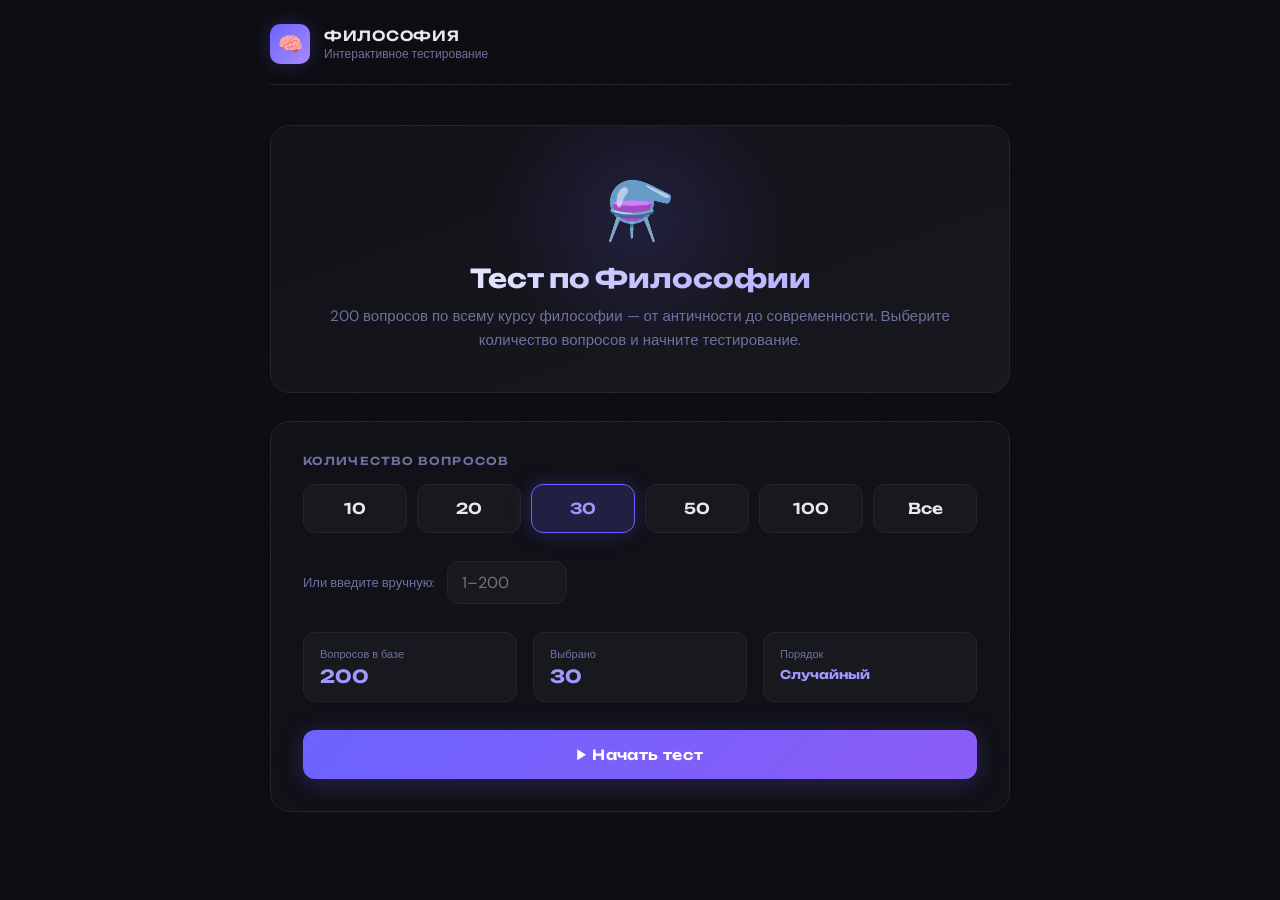
==== commit 68fed0d6: "upd: улучшена обработка ответов и порядок опций в тесте по философии" ====
--- a/quiz2/index.html
+++ b/quiz2/index.html
@@ -913,8 +913,9 @@
 let selectedCount = 30;
 let session = [];          // shuffled indices
 let current = 0;           // current question index in session
-let answers = {};          // {sessionIdx: chosenOptIdx or null}
+let answers = {};          // {sessionIdx: original chosenOptIdx or null}
 let answered = {};         // {sessionIdx: true if answered}
+let optionOrders = {};     // {sessionIdx: [{text, originalIndex}]}
 let correctCount = 0;
 let wrongCount  = 0;
 let timerSec = 0;
@@ -950,6 +951,7 @@
   current = 0;
   answers = {};
   answered = {};
+  optionOrders = {};
   correctCount = 0;
   wrongCount = 0;
   timerSec = 0;
@@ -991,6 +993,7 @@
   const qi = session[current];
   const qData = ALL_QUESTIONS[qi];
   const answered_this = answered[current];
+  const options = getOptionOrder(current, qData);
 
   // Progress
   const done = Object.keys(answered).length;
@@ -1022,17 +1025,17 @@
   const list = document.getElementById('optionsList');
   list.innerHTML = '';
   const labels = ['А', 'Б', 'В', 'Г'];
-  qData.opts.forEach((opt, i) => {
+  options.forEach((opt, i) => {
     const btn = document.createElement('button');
     btn.className = 'option-btn';
     if (answered_this) {
       btn.classList.add('disabled');
-      if (i === qData.correct) btn.classList.add('correct');
-      else if (i === answers[current]) btn.classList.add('wrong');
+      if (opt.originalIndex === qData.correct) btn.classList.add('correct');
+      else if (opt.originalIndex === answers[current]) btn.classList.add('wrong');
     }
-    btn.innerHTML = `<span class="opt-letter">${labels[i]}</span><span>${opt}</span>`;
+    btn.innerHTML = `<span class="opt-letter">${labels[i]}</span><span>${opt.text}</span>`;
     if (!answered_this) {
-      btn.addEventListener('click', () => selectAnswer(i));
+      btn.addEventListener('click', () => selectAnswer(opt.originalIndex));
     }
     list.appendChild(btn);
   });
@@ -1040,6 +1043,13 @@
   // Nav buttons
   document.getElementById('btnPrev').disabled = current === 0;
   document.getElementById('btnNext').disabled = current === session.length - 1;
+}
+
+function getOptionOrder(sessionIdx, qData) {
+  if (!optionOrders[sessionIdx]) {
+    optionOrders[sessionIdx] = shuffle(qData.opts.map((text, originalIndex) => ({ text, originalIndex })));
+  }
+  return optionOrders[sessionIdx];
 }
 
 function selectAnswer(optIdx) {
@@ -1148,6 +1158,9 @@
     const qData = ALL_QUESTIONS[qi];
     const chosen = answers[i];
     if (chosen === undefined || chosen === qData.correct) continue;
+    const options = optionOrders[i] || qData.opts.map((text, originalIndex) => ({ text, originalIndex }));
+    const chosenDisplayIdx = options.findIndex(opt => opt.originalIndex === chosen);
+    const correctDisplayIdx = options.findIndex(opt => opt.originalIndex === qData.correct);
     count++;
 
     const item = document.createElement('div');
@@ -1156,8 +1169,8 @@
       <div class="review-q-num">Вопрос ${i + 1} из сессии</div>
       <div class="review-q-text">${qData.q}</div>
       <div class="review-answers">
-        <div class="review-ans your-wrong">✗ Ваш ответ: ${labels[chosen]}. ${qData.opts[chosen]}</div>
-        <div class="review-ans correct-ans">✓ Правильно: ${labels[qData.correct]}. ${qData.opts[qData.correct]}</div>
+        <div class="review-ans your-wrong">✗ Ваш ответ: ${labels[chosenDisplayIdx]}. ${qData.opts[chosen]}</div>
+        <div class="review-ans correct-ans">✓ Правильно: ${labels[correctDisplayIdx]}. ${qData.opts[qData.correct]}</div>
       </div>
     `;
     list.appendChild(item);
@@ -1197,4 +1210,4 @@
 }
 </script>
 </body>
-</html>+</html>
